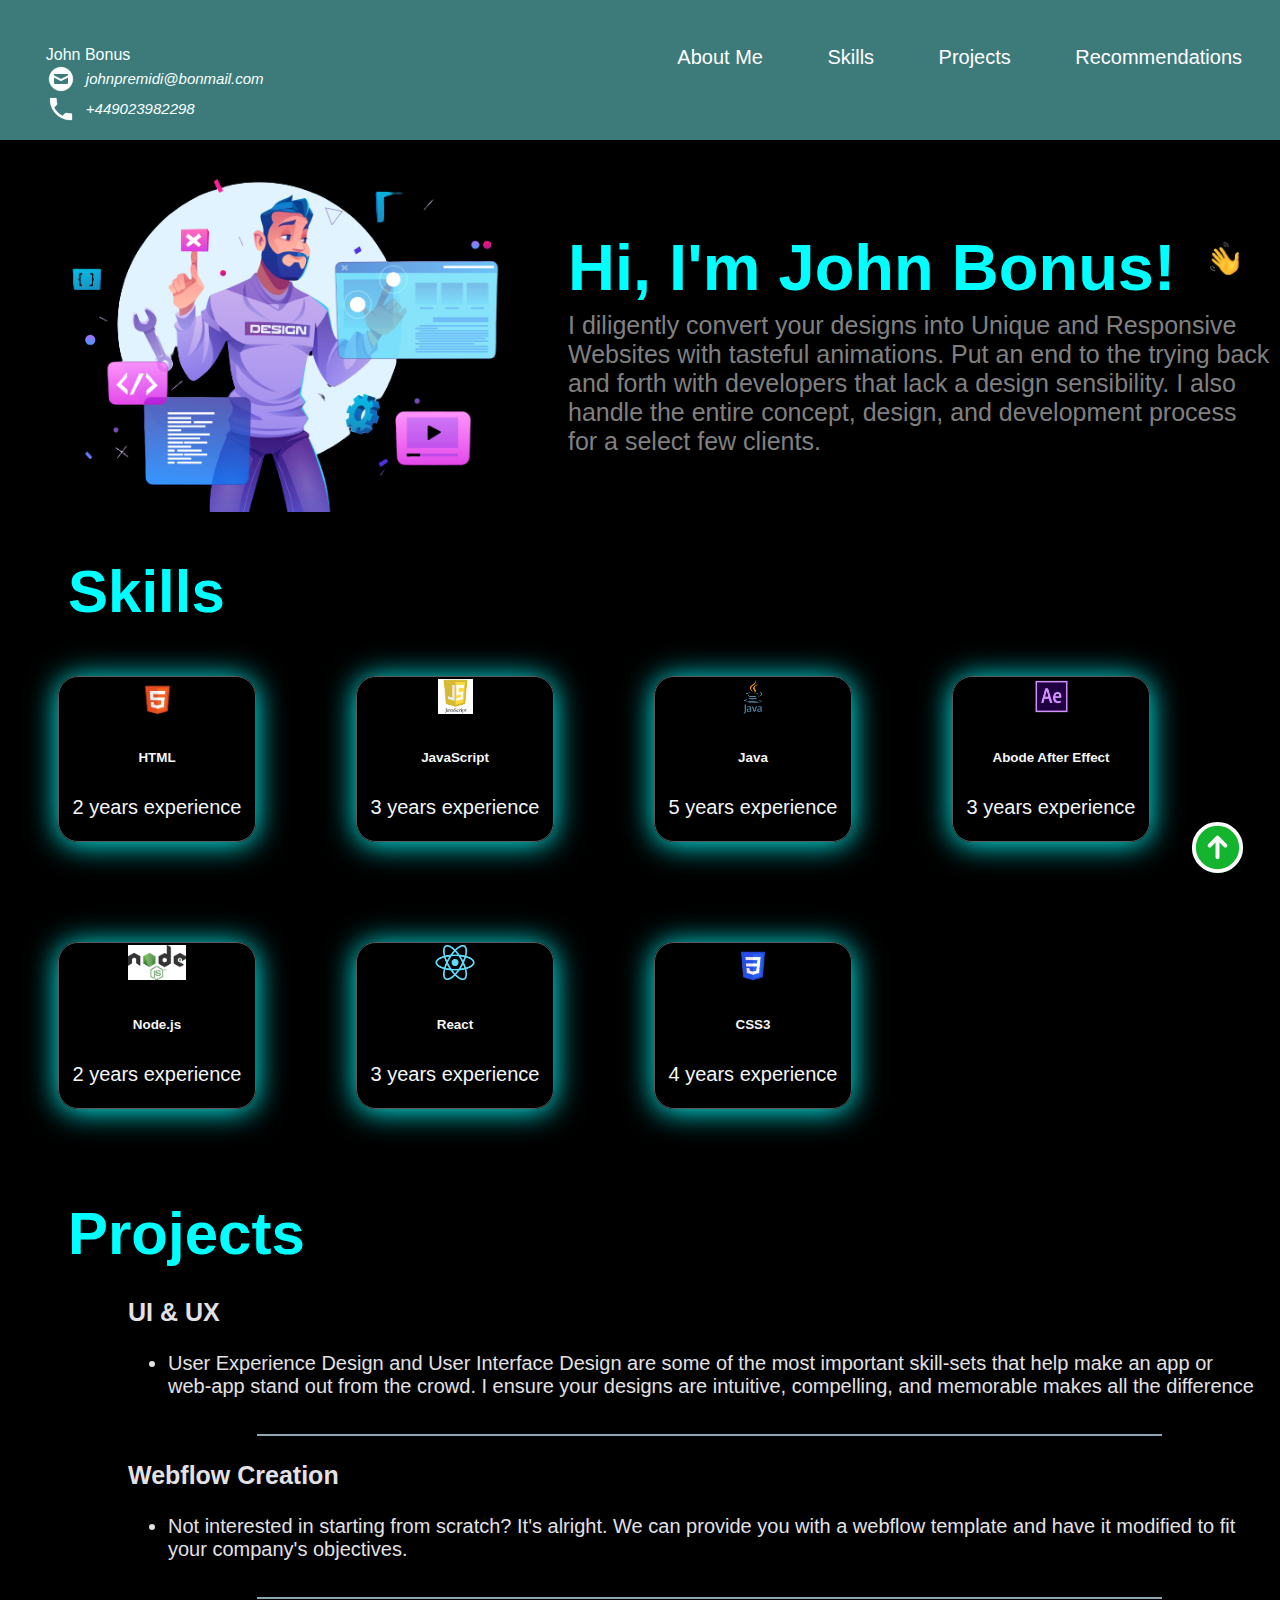
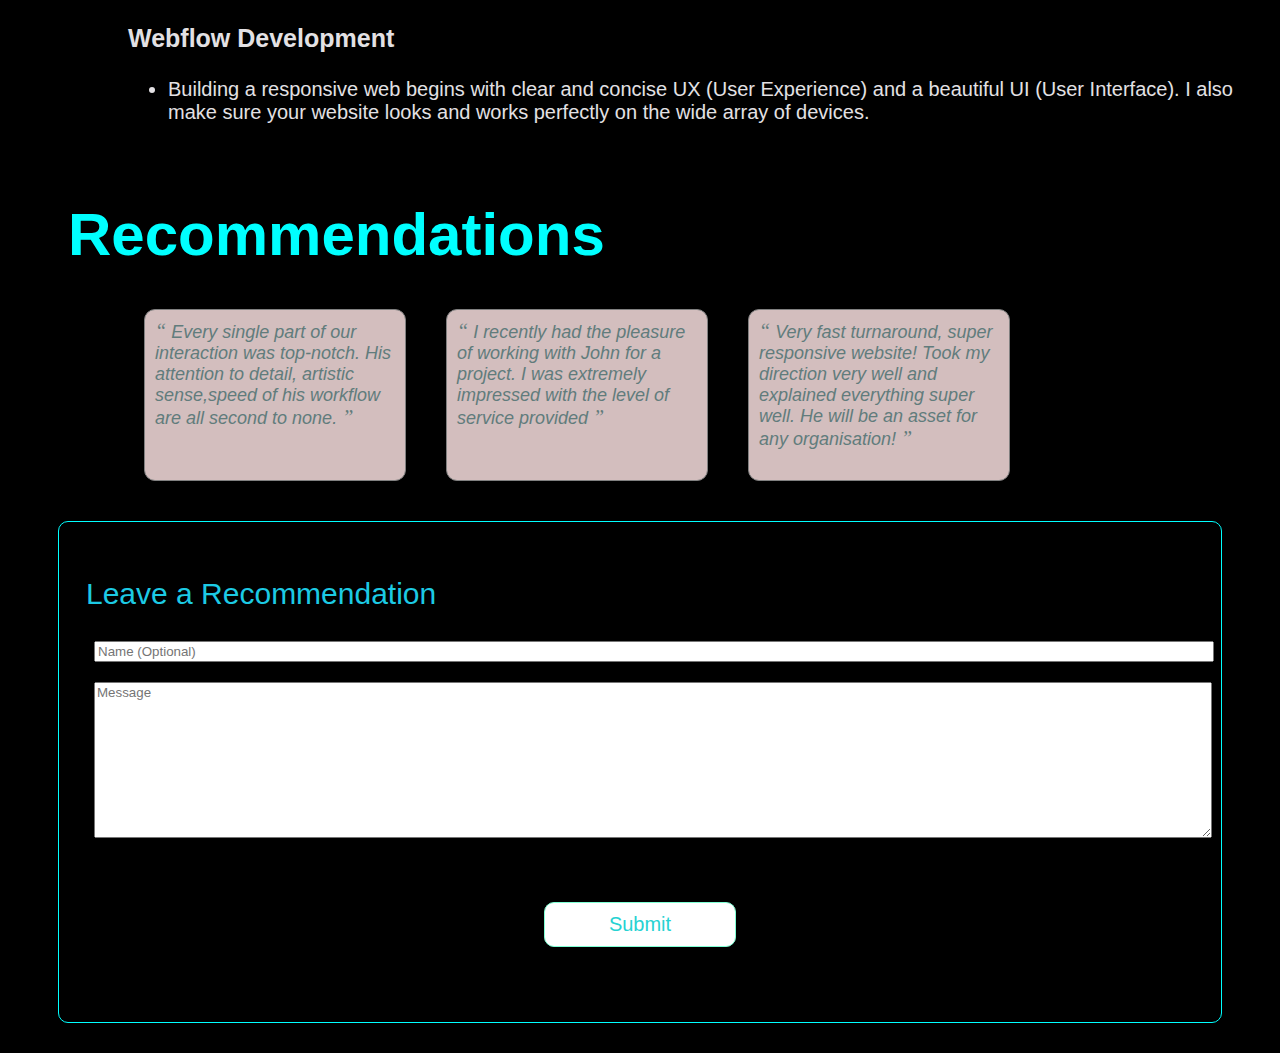
==== Portfolio/index.html @ 0fde835d "portfolio code" ====
<!DOCTYPE html>
<html>
  <head>
    <title>John Bonus - Portfolio</title>
    <link rel="stylesheet" href="./style.css"/>
    <script src="./script.js"></script>
  </head>
  <body>
    <!-- Navigation Bar -->
    <nav>
      <div id="home">
        <div class="profile_name">
          John Bonus
          <div class="contact_info">
            <img src="html_finalprojimages/envelope.png" alt="https://icons8.com/icon/124377/circled-envelope"/>
          johnpremidi@bonmail.com
        </div>
        <div style="clear:both;"></div>
        <div class="contact_info">
          <img src="html_finalprojimages/phone.png" alt="https://icons8.com/icon/124377/circled-envelope"/>
          +449023982298

        </div>
        </div>

        <div class="topdiv">
          <a class="topmenu" href="#about-me">About Me</a>
          <a class="topmenu" href="#skills">Skills</a>
          <a class="topmenu" href="#projects">Projects</a>
          <a class="topmenu" href="#recommendations">Recommendations</a>
          <!-- Add the links for Skills, Projects and Recommendation here -->

        </div>
      </div>    
    </nav>

    <!-- About Me -->
    <section id="about-me" class="container">
      <div>
        <img src="html_finalprojimages/dev pics.png" class="profile_image"/>
      </div>

      <div>
          <h1>
            Hi, I'm John Bonus! <img src="html_finalprojimages/waving.png" width="60px"/>
          </h1>
          <p>
            I diligently convert your designs into Unique and Responsive Websites with tasteful animations. 
            Put an end to the trying back and forth with developers that lack a design sensibility. 
            I also handle the entire concept, design, and development process for a select few clients.
          </p>
      </div>
    </section>
              
    <!-- Skills -->
    <section id="skills">
      <h2>Skills</h2>
      <div style="clear:both;"></div>

      <div class="all_skills">
        <div class="skill">
          <img src="html_finalprojimages/html5.png"/>
          <h6>HTML</h6>
          <p>2 years experience</p>
        </div>  

        <div class="skill">
          <img src="html_finalprojimages/js.jpeg"/>
          <h6>JavaScript</h6>
          <p>3 years experience</p>
        </div>  

        <div class="skill">
          <img src="html_finalprojimages/java.png"/>
          <h6>Java</h6>
          <p>5 years experience</p>
        </div>  

        <div class="skill">
          <img src="html_finalprojimages/ae.png"/>
          <h6>Abode After Effect </h6>
          <p>3 years experience</p>
        </div>  

        <div class="skill">
          <img src="html_finalprojimages/node.png"/>
          <h6>Node.js </h6>
          <p>2 years experience</p>
        </div>  

        <div class="skill">
          <img src="html_finalprojimages/react.png"/>
          <h6>React </h6>
          <p>3 years experience</p>
        </div>

        <div class="skill">
          <img src="html_finalprojimages/CSS3.png"/>
          <h6>CSS3 </h6>
          <p>4 years experience</p>
        </div>
        <!-- Add more skills here -->


      </div>
    </section>
          
    <!-- Projects -->
    <section class="projects" id="projects">
      <h2>
        Projects
      </h2>
      <div style="clear:both;"></div>

        <div id="projects-container" class="projects-container">
          <div class="project-card">
            <h3>UI & UX</h3>
            <ul>
              <li>User Experience Design and User Interface Design are some of the most important skill-sets that help make an app or web-app stand out from the crowd.
                I ensure your designs are intuitive, compelling, and memorable makes all the difference</li>
            </ul>
          </div>

          <hr>
          <div class="project-card">
            <h3>Webflow Creation</h3>
            <ul>
              <li>Not interested in starting from scratch? It's alright.
                We can provide you with a webflow template and have it modified to fit your company's objectives.</li>
            </ul>
          </div>

          <hr>
          <div class="project-card">
            <h3>Webflow Development</h3>
            <ul>
              <li>Building a responsive web begins with clear and concise UX (User Experience) and a beautiful UI (User Interface).
                I also make sure your website looks and works perfectly on the wide array of devices.</li>
            </ul>
          </div>
    </div>
    </section>
    <div style="clear:both;"></div>

    <!-- Recommendations -->
    <section id="recommendations">
      <h2>Recommendations</h2>
      <div style="clear:both;"></div>
      <div class="all_recommendations" id="all_recommendations">
        <div class="recommendation">
          <span>&#8220;</span>
          Every single part of our interaction was top-notch.
          His attention to detail, artistic sense,speed of his workflow are all second to none.
          <span>&#8221;</span>
        </div>

        <div class="recommendation">
          <span>&#8220;</span>
          I recently had the pleasure of working with John for a project.
          I was extremely impressed with the level of service provided
          <span>&#8221;</span>
        </div>

        <div class="recommendation">
          <span>&#8220;</span>
          Very fast turnaround, super responsive website!
          Took my direction very well and explained everything super well.
          He will be an asset for any organisation! 
          <span>&#8221;</span>
        </div>
      </div>
    </section>

    <!-- Recommendation Form -->
    <section id="contact">
      <div class="flex_center">
        <fieldset>
          <legend class="introduction">Leave a Recommendation</legend>          
          <input type="text" placeholder="Name (Optional)"> <br/>
          <textarea id="new_recommendation" cols="500" rows="10" placeholder="Message"></textarea>
          <div class="flex_center">
            <button id="recommend_btn" onclick="addRecommendation(showPopup(true))">Submit</button>
          </div>
        </fieldset>
      </div>
    </section>

    <div class="iconbutton">
      <a href="#home">
        <svg xmlns="http://www.w3.org/2000/svg" fill="none" viewBox="0 0 24 24" stroke-width="1.5" stroke="white" width="63px">
          <path stroke-linecap="round" stroke-linejoin="round" d="M15 11.25l-3-3m0 0l-3 3m3-3v7.5M21 12a9 9 0 11-18 0 9 9 0 0118 0z" />
        </svg>
        <!--Add the code here for the logo to appear and the icon to be actionable-->
      </a>
    </div>

    <div class="popup" id="popup" class="flex_center">
      <img src="html_finalprojimages/checkmark--outline.svg"/>
      <h3>Thanks for leaving a recommendation</h3>
      <button onclick="showPopup(false)">Ok</button>
    </div>
  </body>
</html>
---- Portfolio/style.css ----
body {
  background-color: rgb(0, 0, 0);
  color: #1ccae4;
  font-family: 'Trebuchet MS', 'Lucida Sans Unicode', 'Lucida Grande', 'Lucida Sans', Arial, sans-serif;
}

/* Navigation Bar */

/* change link color for visited and unvisited links*/
a:link{color: #fffeff;}
a:visited{color: rgb(255, 255, 255);}



#home {
  background-color: rgb(61, 123, 123);
  padding-bottom: 1cm;
  margin-left:-1cm;
  margin-right:-1cm;
  margin-top:-1cm;
  padding-top: 2cm;
  padding-bottom: 2cm;
  height: 5mm;
 }

.topmenu {
  color: rgb(252, 252, 252);
  margin: 10px;
  padding: 20px;
  font-size: 20px;
  text-decoration:none;
}

.topmenu:hover {
  font-weight: bolder;
  text-decoration:underline;
  color: rgb(16, 193, 66);
  /* Add the styles here */
}

.topdiv {
  float: right;
  padding-right: 1cm;
}

.profile_name {
  color: rgb(247, 255, 255);
  float: left;
  padding-left: 2cm;
  /* Add the styles here */
}

.profile_name .contact_info {
  font-size: 15px;
  font-style: italic;
  display: flex;
  align-items: center;
  flex-direction: row;
}

.contact_info img {
  width:30px;
  margin-right: 10px;
  float:left;
}

/* Titles */

h2 {
  text-align: justify;
  font-size: 60px;
  text-align: center;
  float: left;
  color:aqua;
  margin: 30px;
  margin-left: 60px;
  margin-top: 40px;
  margin-bottom: 0px;
}

.introduction {
  text-align: justify;
  font-size: 30px;
  text-align: center;
  float: left;
  margin-top: 30px;
  margin-bottom: 20px;
  animation-duration: 5s;
  position: relative;
}

/* Used in the About Me sections */

.container {
  display: flex;
}

/* About Me */

.about-me {
  display: flex;
  align-items: center;
}

#about-me h1 {
  font-size: 65px;
  margin-top: 90px;
  color: aqua;
}

#about-me p {
  font-size: 25px;
  color: rgb(128, 128, 128);
  margin-top: -1cm;
}

.profile_image {
  width: 550px;
  height: fit-content;
  vertical-align: middle;
  margin: 5px;
}

/* Skills */

.all_skills {
  display:flex;
  flex-direction: row;
  flex-flow: wrap;
}

.skill {
  border: 1px solid rgb(91, 89, 89);
  display:flexbox;
  border-radius: 20px;
  text-align:center;
  margin: 50px;
  padding: 2px;
  width: 2in;
  font-size: 20px;
  color: rgb(245, 245, 245);
  box-shadow: 0 2px 30px aqua;
}

.skill img {
  height: 35px;
  align-items: center;
}

.skills h6 {
  align-items: center;
  margin-block-start: 8px;
  margin-block-end: 5px;
  font-weight: bold;
} 

.skills p {
  align-items: center;
  font-size: 15px;
  color: gray;
  margin-block-start: 5px;
  margin-block-end: 5px;
} 

.flex_center {
  display: flex;
  align-items: center;
  justify-content: center;
}

/* Projects */

.projects-container {
  color: rgb(227, 225, 228);
  margin-top: 30px;
  margin-left: 60px;
}

/* This is fore the line inbetween the words under PROJECTS */

.projects-container hr {
  border: 1px solid rgb(141, 167, 180);
  width: 75%;
  margin-left: 5cm;
}

.project-card {
  margin: 0 15px 15px 30px;
  padding-bottom: 5px;
}

.project-card h3 {
  font-size: 25px;
  margin-left: 30px;
}

.project-card li {
  font-size: 20px;
  margin-left: 30px;
}

/* Recommendations */

.all_recommendations {
  display: flex;
  align-items: center;
  margin-left: 1in;
  flex-direction: row;
  flex-flow: wrap;
  padding: 20px;
}

.recommendation {
  color: rgb(97, 124, 124);
  font-style: italic;
  text-align: left;
  width: 15rem;
  padding: 5rem;
  background-color: #d3bebe;
  border-radius: 11px;
  box-shadow: 0 3px 10px var(--primary-shadow);
  padding: 10px;
  margin: 20px;
  border:1px solid gray;
  font-size: 18px;
  height:150px
}

.recommendation span {
  font-size: 20px;
  font-family: 'Times New Roman', Times, serif;
}

/* Scroll to Top Button */

.iconbutton{
  width: 48px;
  height: 48px;
  border-radius: 100%;
  background-color: #14b42f;
  display: flex;
  align-items: center;
  justify-content: center;
  position:fixed;
  right: 3%;
  bottom: 3%;
  cursor: pointer;
}

/* Form Pop-up */

.popup {
  width:400px;
  background-color: #335489;
  border-radius: 3mm;
  top: 50%;
  left:50%;
  transform: translate(-50%,-50%);
  text-align: center;
  position: fixed;
  /* padding: 30px; */
  visibility: hidden;
}

.popup img {
  padding-top: 20px;
}

.popup button {
  background-color: #fff;
  border: 1px solid #7600bc;
  color: #7600bc;
  display: block;
  border-radius: 6px;
  text-align: center;
  margin: 50px;
  padding: 10px;
  width: 2in;
  font-size: 20px;
  margin-left: 25%;
}

.popup button:hover {
  background-color: #fff;
  border: 2px solid #7600bc;
  color: #7600bc;
  display: block;
  font-weight: bolder;
  text-align: center;
  cursor: pointer;
  margin-left: 25%;
}

/* Recommendation Form */

input, textarea {
  font-family: 'Trebuchet MS', 'Lucida Sans Unicode', 'Lucida Grande', 'Lucida Sans', Arial, sans-serif; 
  margin: 10px;  
  width:100%;
}

fieldset {
  display:flexbox;
  align-content: center;
  justify-content: center;  
  padding: 25px; 
  margin-left: 50px; 
  margin-right: 50px;   
  border: 1px solid aqua;
  border-radius: 10px;
  width: 770%;
}

/* Buttons */

button {
  background-color: #fff;
  border: 1px solid aquamarine;
  color:rgb(39, 210, 210);
  display: block;
  border-radius: 10px;
  text-align: center;
  margin: 50px;
  padding: 10px;
  width: 2in;
  font-size: 20px;
}

button:hover {
  background-color: rgb(23, 159, 159);
  border: 1px solid #ffffff;
  color: #fff;
  display: block;
  border-radius: 6px;
  text-align: center;
  cursor: pointer;
}
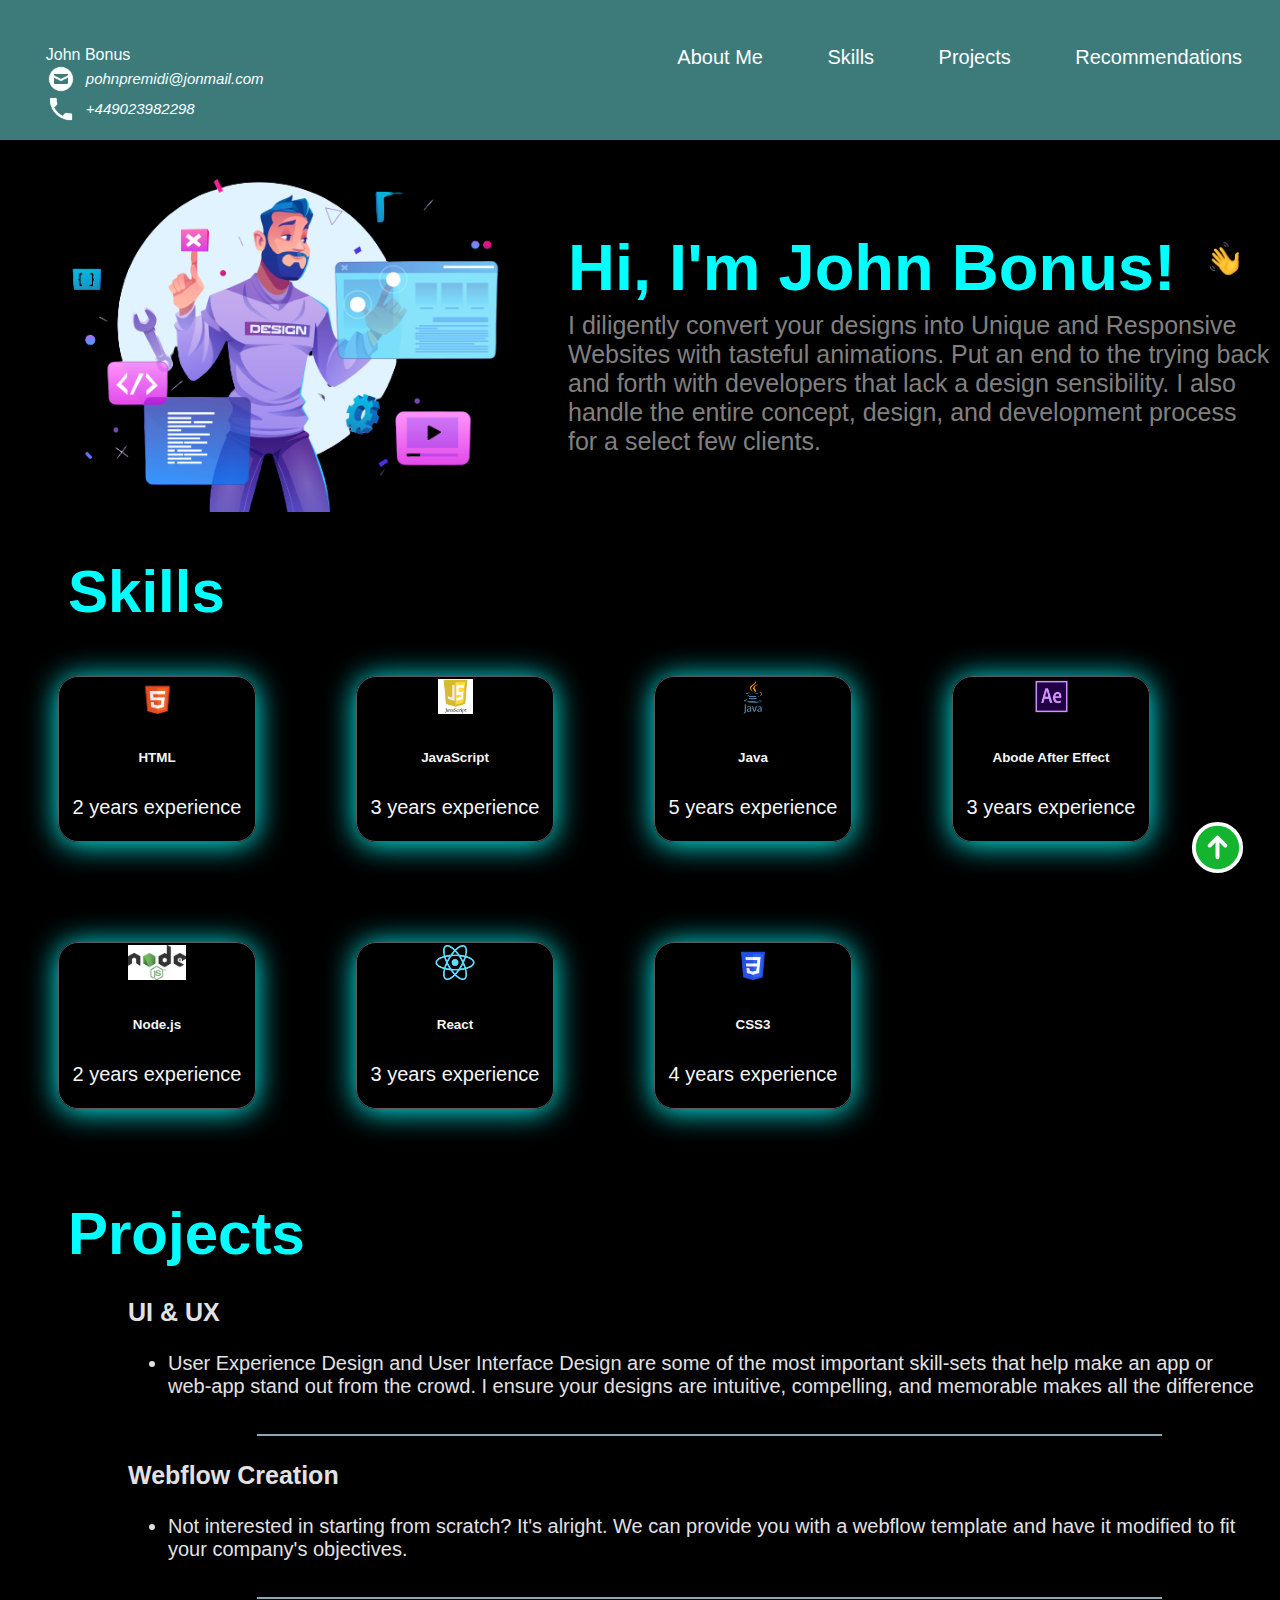
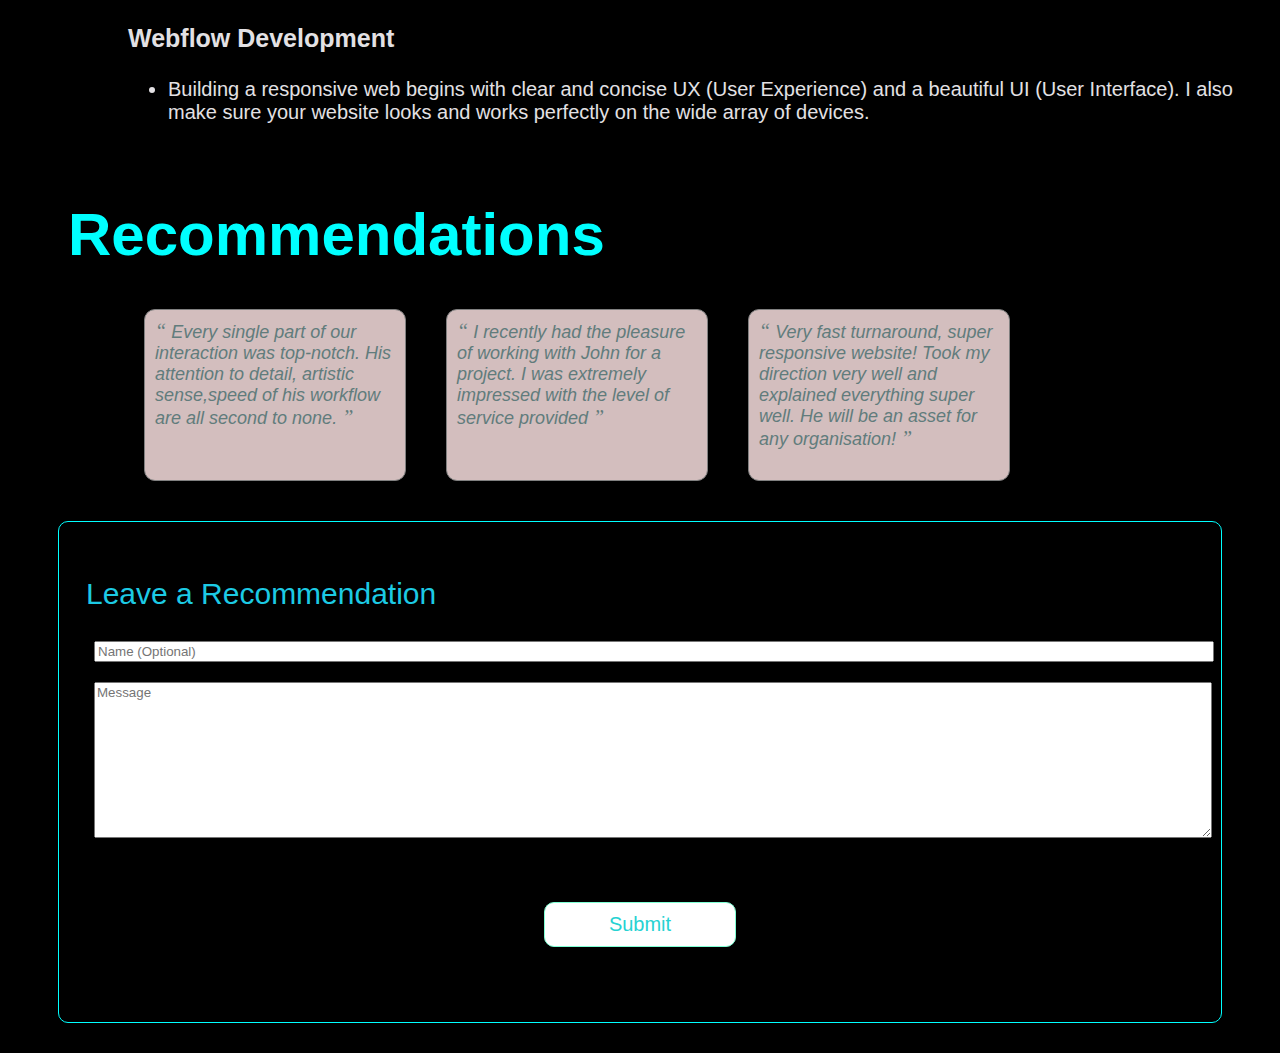
==== commit 09fcdc2b: "first portfolio" ====
--- a/Portfolio/index.html
+++ b/Portfolio/index.html
@@ -13,7 +13,7 @@
           John Bonus
           <div class="contact_info">
             <img src="html_finalprojimages/envelope.png" alt="https://icons8.com/icon/124377/circled-envelope"/>
-          johnpremidi@bonmail.com
+          pohnpremidi@jonmail.com
         </div>
         <div style="clear:both;"></div>
         <div class="contact_info">
--- a/Portfolio/style.css
+++ b/Portfolio/style.css
@@ -24,7 +24,7 @@
  }
 
 .topmenu {
-  color: rgb(252, 252, 252);
+  color: rgba(252, 252, 252, 0.849);
   margin: 10px;
   padding: 20px;
   font-size: 20px;
